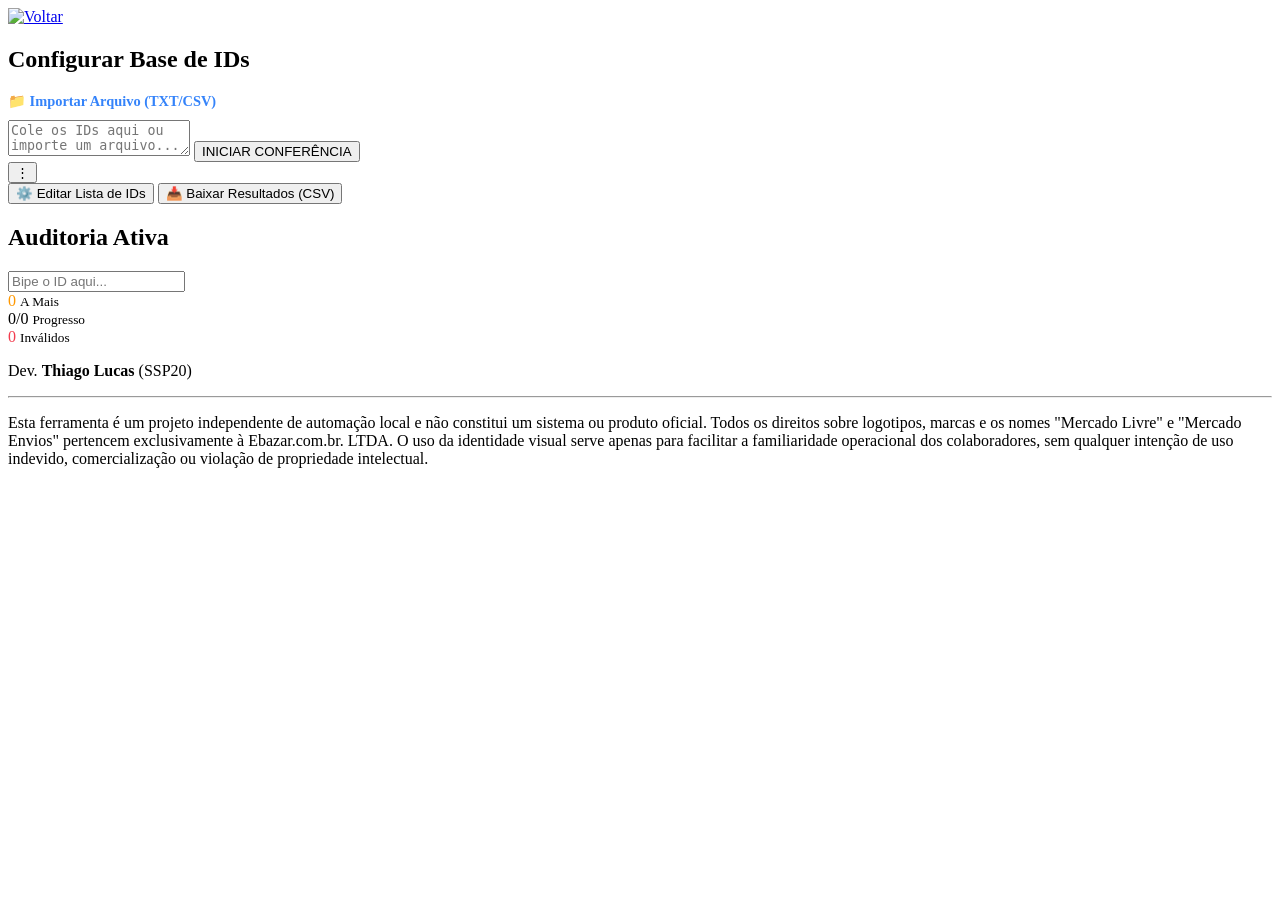
==== auditoria.html @ 7fe50e62 "disclaimer corrigido" ====
<!DOCTYPE html>
<html lang="pt-BR">
<head>
    <meta charset="UTF-8">
    <meta name="viewport" content="width=device-width, initial-scale=1.0">
    <title>Auditoria Offline - MELI</title>
    <link rel="stylesheet" href="style.css">
    <link rel="icon" href="https://http2.mlstatic.com/frontend-assets/ui-navigation/5.19.5/mercadolibre/favicon.svg" type="image/svg+xml">
</head>
<body>
    <header class="kraken-nav-header">
        <div class="header-content">
            <div class="logo-container">
                <a href="index.html" class="logo-link">
                    <img src="https://http2.mlstatic.com/frontend-assets/ui-navigation/5.19.5/mercadolibre/logo__large_plus.png" alt="Voltar" class="logo-img">
                </a>
            </div>
        </div>
    </header>

    <div class="content-wrapper"> 
        <div class="audit-layout">
            <div id="step-config" class="audit-card">
                <h2>Configurar Base de IDs</h2>
                <label style="cursor: pointer; color: #3483fa; font-weight: 600; font-size: 0.9rem; display: block; margin-bottom: 10px;">
                    📁 Importar Arquivo (TXT/CSV)
                    <input type="file" id="fileInput" style="display:none" onchange="lerArquivo(this)">
                </label>
                <textarea id="base-ids" placeholder="Cole os IDs aqui ou importe um arquivo..."></textarea>
                <button class="btn-primary" onclick="iniciarAuditoria()">INICIAR CONFERÊNCIA</button>
            </div>

            <div id="step-audit" class="hidden">
                <div class="audit-card">
                    <div class="menu-options">
                        <button class="dots-btn" onclick="toggleMenu(event)">⋮</button>
                        <div id="dropdown" class="options-dropdown">
                            <button onclick="voltarParaConfig()">⚙️ Editar Lista de IDs</button>
                            <button onclick="exportarCSV()">📥 Baixar Resultados (CSV)</button>
                        </div>
                    </div>

                    <h2>Auditoria Ativa</h2>
                    
                    <div class="scan-container">
                        <input type="text" id="scanInput" placeholder="Bipe o ID aqui..." autocomplete="off">
                    </div>

                    <div class="bip-list" id="visualList"></div>

                    <div class="res-summary">
                        <div class="res-column">
                            <span class="res-num" id="countAMais" style="color: #ff9800;">0</span>
                            <small>A Mais</small>
                        </div>
                        
                        <div class="res-column main-progress">
                            <span id="progresso-concluido">0/0</span>
                            <small>Progresso</small>
                        </div>
                        
                        <div class="res-column">
                            <span class="res-num" id="countInvalidos" style="color: #f23d4f;">0</span>
                            <small>Inválidos</small>
                        </div>
                    </div>
                </div>
            </div>
        </div>
    </div>

    <footer class="main-footer">
        <div class="footer-legal">
            <p>Dev. <strong>Thiago Lucas</strong> (SSP20)</p>
            <hr>
            <p class="disclaimer">
                Esta ferramenta é um projeto independente de automação local e não constitui um sistema ou produto oficial. Todos os direitos sobre logotipos, marcas e os nomes "Mercado Livre" e "Mercado Envios" pertencem exclusivamente à Ebazar.com.br. LTDA. O uso da identidade visual serve apenas para facilitar a familiaridade operacional dos colaboradores, sem qualquer intenção de uso indevido, comercialização ou violação de propriedade intelectual.
            </p>
        </div>
    </footer>

    <script src="script.js"></script>
</body>
</html>
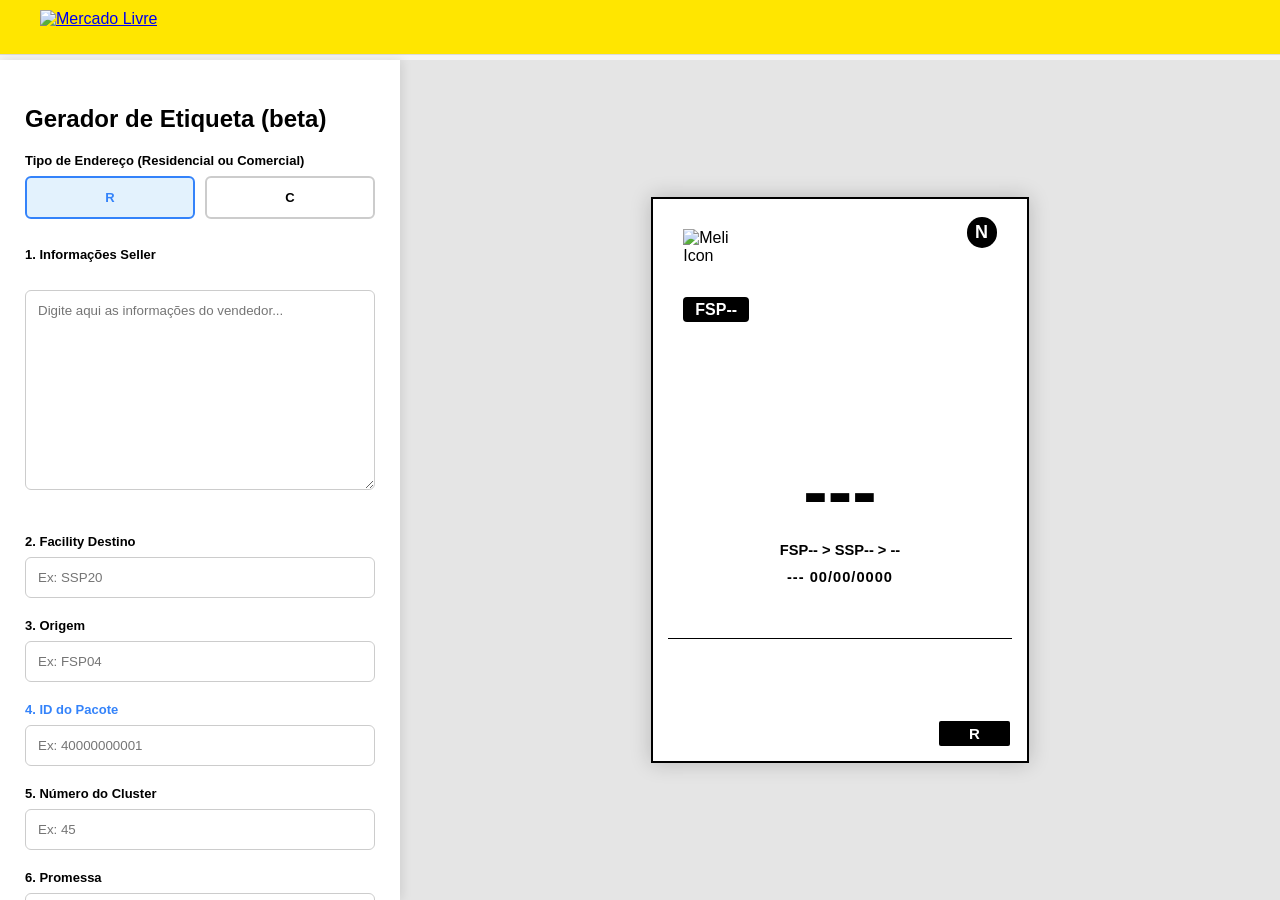
==== commit 3a22ffe4: "implementa calendario, circulo da rota e ajustes de layout" ====
--- a/auditoria.html
+++ b/auditoria.html
@@ -3,82 +3,118 @@
 <head>
     <meta charset="UTF-8">
     <meta name="viewport" content="width=device-width, initial-scale=1.0">
-    <title>Auditoria Offline - MELI</title>
+    <title>Gerador de Etiqueta Master - Meli</title>
+    <link rel="icon" type="image/svg+xml" href="https://http2.mlstatic.com/frontend-assets/ui-navigation/5.19.5/mercadolibre/favicon.svg">
+    
     <link rel="stylesheet" href="style.css">
-    <link rel="icon" href="https://http2.mlstatic.com/frontend-assets/ui-navigation/5.19.5/mercadolibre/favicon.svg" type="image/svg+xml">
+    <link rel="stylesheet" href="etqmaster.css">
+    
+    <script src="libs/JsBarcode.all.min.js"></script>
+    <script src="libs/qrcode.min.js"></script>
+    <script src="etqmaster.js" defer></script>
 </head>
 <body>
     <header class="kraken-nav-header">
         <div class="header-content">
             <div class="logo-container">
-                <a href="index.html" class="logo-link">
-                    <img src="https://http2.mlstatic.com/frontend-assets/ui-navigation/5.19.5/mercadolibre/logo__large_plus.png" alt="Voltar" class="logo-img">
+                <a href="index.html">
+                    <img src="https://http2.mlstatic.com/frontend-assets/ui-navigation/5.19.5/mercadolibre/logo__large_plus.png" class="logo-img" alt="Mercado Livre">
                 </a>
             </div>
         </div>
     </header>
 
-    <div class="content-wrapper"> 
-        <div class="audit-layout">
-            <div id="step-config" class="audit-card">
-                <h2>Configurar Base de IDs</h2>
-                <label style="cursor: pointer; color: #3483fa; font-weight: 600; font-size: 0.9rem; display: block; margin-bottom: 10px;">
-                    📁 Importar Arquivo (TXT/CSV)
-                    <input type="file" id="fileInput" style="display:none" onchange="lerArquivo(this)">
-                </label>
-                <textarea id="base-ids" placeholder="Cole os IDs aqui ou importe um arquivo..."></textarea>
-                <button class="btn-primary" onclick="iniciarAuditoria()">INICIAR CONFERÊNCIA</button>
+    <div class="master-container">
+        <div class="input-panel">
+            <h2>Gerador de Etiqueta (beta)</h2>
+
+            <div class="input-group">
+                <label>Tipo de Endereço (Residencial ou Comercial)</label>
+                <div class="address-type-selector">
+                    <input type="radio" id="type-residential" name="address-type" value="R" checked onchange="updateLabel()">
+                    <label for="type-residential" class="selector-btn residencial">R</label>
+                    
+                    <input type="radio" id="type-commercial" name="address-type" value="C" onchange="updateLabel()">
+                    <label for="type-commercial" class="selector-btn comercial">C</label>
+                </div>
             </div>
 
-            <div id="step-audit" class="hidden">
-                <div class="audit-card">
-                    <div class="menu-options">
-                        <button class="dots-btn" onclick="toggleMenu(event)">⋮</button>
-                        <div id="dropdown" class="options-dropdown">
-                            <button onclick="voltarParaConfig()">⚙️ Editar Lista de IDs</button>
-                            <button onclick="exportarCSV()">📥 Baixar Resultados (CSV)</button>
-                        </div>
-                    </div>
+            <div class="input-group">
+                <label>1. Informações Seller</label>
+                <textarea id="in-header-free" rows="4" placeholder="Digite aqui as informações do vendedor..." oninput="updateLabel()"></textarea>
+            </div>
+            
+            <div class="input-group">
+                <label>2. Facility Destino</label>
+                <input type="text" id="in-ssp" placeholder="Ex: SSP20" oninput="updateLabel()">
+            </div>
 
-                    <h2>Auditoria Ativa</h2>
+            <div class="input-group">
+                <label>3. Origem</label>
+                <input type="text" id="in-fsp" placeholder="Ex: FSP04" oninput="updateLabel()">
+            </div>
+            
+            <div class="input-group">
+                <label style="color: #3483fa; font-weight: bold;">4. ID do Pacote</label>
+                <input type="text" id="in-id" placeholder="Ex: 40000000001" oninput="updateLabel()">
+            </div>
+
+            <div class="input-group">
+                <label>5. Número do Cluster</label>
+                <input type="text" id="in-cluster" placeholder="Ex: 45" oninput="updateLabel()">
+            </div>
+
+            <div class="input-group">
+                <label>6. Promessa</label>
+                <input type="date" id="in-date" onchange="updateLabel()">
+            </div>
+
+            <div class="input-group">
+                <label>7. Informações Buyer</label>
+                <textarea id="in-recipient-free" rows="4" placeholder="Cole ou digite aqui as informações do comprador..." oninput="updateLabel()"></textarea>
+            </div>
+
+            <div class="button-group">
+                <button class="btn-primary" onclick="window.print()" style="width: 100%; padding: 18px; font-weight: bold; font-size: 16px; cursor: pointer; border-radius: 8px; background-color: #3483fa; color: white; border: none;">
+                    IMPRIMIR ETIQUETA
+                </button>
+            </div>
+            <div style="height: 50px;"></div>
+        </div>
+
+        <div class="label-view-area">
+            <div class="label-preview" id="printable-label">
+                
+                <div class="header-label-container">
+                    <img src="https://http2.mlstatic.com/frontend-assets/ui-navigation/5.19.5/mercadolibre/favicon.svg" class="mini-logo-hand" alt="Meli Icon">
+                    <div class="label-free-zone" id="out-header-free"></div>
+                    <div class="route-circle">N</div>
+                </div>
+
+                <div class="barcode-section">
+                    <div class="origin-badge" id="out-fsp">FSP--</div>
                     
-                    <div class="scan-container">
-                        <input type="text" id="scanInput" placeholder="Bipe o ID aqui..." autocomplete="off">
-                    </div>
+                    <svg id="barcode"></svg>
+                    
+                    <div class="barcode-text-container" id="barcode-text-manual"></div>
+                    
+                    <div class="facility-display" id="out-ssp">---</div>
 
-                    <div class="bip-list" id="visualList"></div>
+                    <div class="cluster-row" id="out-cluster-combined">FSP-- > SSP-- > --</div>
 
-                    <div class="res-summary">
-                        <div class="res-column">
-                            <span class="res-num" id="countAMais" style="color: #ff9800;">0</span>
-                            <small>A Mais</small>
-                        </div>
-                        
-                        <div class="res-column main-progress">
-                            <span id="progresso-concluido">0/0</span>
-                            <small>Progresso</small>
-                        </div>
-                        
-                        <div class="res-column">
-                            <span class="res-num" id="countInvalidos" style="color: #f23d4f;">0</span>
-                            <small>Inválidos</small>
-                        </div>
+                    <div class="delivery-date-row" id="out-date">--- 00/00/0000</div>
+                </div>
+                    <div class="footer-separator"></div>
+                <div class="footer-area">
+                    <div class="recipient-zone" id="out-recipient-free"></div>
+                    <div class="qr-zone">
+                        <div id="qrcode"></div>
+                        <div class="address-type-indicator" id="out-address-type">R</div>
                     </div>
                 </div>
-            </div>
-        </div>
-    </div>
 
-    <footer class="main-footer">
-        <div class="footer-legal">
-            <p>Dev. <strong>Thiago Lucas</strong> (SSP20)</p>
-            <hr>
-            <p class="disclaimer">
-                Esta ferramenta é um projeto independente de automação local e não constitui um sistema ou produto oficial. Todos os direitos sobre logotipos, marcas e os nomes "Mercado Livre" e "Mercado Envios" pertencem exclusivamente à Ebazar.com.br. LTDA. O uso da identidade visual serve apenas para facilitar a familiaridade operacional dos colaboradores, sem qualquer intenção de uso indevido, comercialização ou violação de propriedade intelectual.
-            </p>
-        </div>
-    </footer>
-
-    <script src="script.js"></script>
+            </div> 
+        </div> 
+    </div> 
 </body>
 </html>
--- a/style.css
+++ b/style.css
@@ -0,0 +1,153 @@
+html, body { height: 100%; margin: 0; padding: 0; overflow: hidden; }
+
+body {
+    margin: 0; padding: 0;
+    background-color: #ededed;
+    font-family: "Proxima Nova", -apple-system, sans-serif;
+    display: flex; flex-direction: column;
+}
+
+.content-wrapper { flex: 1 0 auto; position: relative; }
+.hidden { display: none !important; }
+
+
+.kraken-nav-header {
+    background-color: #ffe600;
+    height: 54px;
+    display: flex; align-items: center;
+    padding: 0 20px;
+    box-shadow: 0 1px 0 0 rgba(0,0,0,.1);
+    position: fixed; top: 0; width: 100%;
+    z-index: 1001; box-sizing: border-box;
+}
+
+.header-content {
+    display: flex;
+    justify-content: flex-start; /* Move o conteúdo para a esquerda */
+    align-items: center;
+    padding-left: 20px;         /* Dá um respiro da borda da tela */
+    width: 100%;
+}
+
+.logo-container {
+    margin: 0;                   /* Remove margens que podem estar centralizando */
+}
+
+.logo-img {
+    height: 35px;                /* Mantém o tamanho que você já definiu */
+    display: block;
+}
+
+/* --- KEBAB MENU (HEADER) --- */
+.menu-options {
+    position: absolute; right: 0; top: 50%;
+    transform: translateY(-50%); z-index: 1002;
+}
+
+.dots-btn {
+    background: none;     
+    border: none;           
+    font-size: 24px;        
+    cursor: pointer;
+    color: #333;            
+    padding: 5px 10px;
+    outline: none;          
+    align-items: center;
+    justify-content: center;
+    transition: opacity 0.2s;
+}
+
+.dots-btn:hover {
+    opacity: 0.7;           
+    background: none;       /
+}
+
+.options-dropdown {
+    position: absolute; right: 0; top: 40px; background: white;
+    box-shadow: 0 4px 15px rgba(0,0,0,0.15); border-radius: 8px;
+    width: 200px; display: none; border: 1px solid #eee;
+}
+.options-dropdown.show { display: block; }
+.options-dropdown button {
+    width: 100%; padding: 12px; border: none; background: none;
+    text-align: left; cursor: pointer; color: #333; font-size: 14px;
+}
+
+
+.audit-layout { padding: 20px; max-width: 800px; margin: 100px auto 0; }
+.audit-card { background: #fff; padding: 32px; border-radius: 8px; box-shadow: 0 2px 15px rgba(0,0,0,0.1); }
+textarea { width: 100%; min-height: 200px; border: 1px solid #ddd; border-radius: 6px; padding: 15px; margin: 20px 0; box-sizing: border-box; font-family: monospace; }
+.btn-primary { width: 100%; padding: 16px; background: #3483fa; color: white; border: none; border-radius: 6px; font-weight: 600; cursor: pointer; font-size: 16px; }
+
+#status-screen {
+    position: fixed; top: 54px; left: 0; right: 0; bottom: 0;
+    display: flex; flex-direction: column; align-items: center; justify-content: center;
+    transition: background 0.3s ease; z-index: 500;
+}
+.status-screen-default { background-color: #ffe600; color: #333; }
+.status-ok { background-color: #00a650; color: white !important; }
+.status-warning { background-color: #ff9800; color: white !important; }
+.status-error { background-color: #f23d4f; color: white !important; }
+
+.feedback-container { text-align: center; margin-bottom: 120px; display: flex; flex-direction: column; align-items: center; }
+#feedback-icon { width: 120px; height: 120px; margin-bottom: 20px; }
+#feedback-icon img { max-width: 100%; max-height: 100%; object-fit: contain; }
+#feedback-title { font-size: 42px; font-weight: bold; margin: 0; }
+#feedback-msg { font-size: 22px; opacity: 0.9; margin-top: 10px; }
+.invisible-input { position: absolute; opacity: 0; pointer-events: none; }
+
+
+.bottom-drawer {
+    position: fixed; bottom: 0; left: 0; right: 0;
+    background: white; border-radius: 20px 20px 0 0;
+    box-shadow: 0 -5px 15px rgba(0,0,0,0.1);
+    transition: transform 0.4s cubic-bezier(0.4, 0, 0.2, 1);
+
+    transform: translateY(calc(100% - 145px)); 
+    
+    z-index: 1000;
+    display: flex; flex-direction: column;
+    height: 80vh;
+}
+
+.bottom-drawer.open { transform: translateY(0); }
+
+.drawer-handle { width: 40px; height: 4px; background: #ddd; border-radius: 2px; margin: 10px auto 5px; cursor: pointer; }
+
+
+.drawer-summary { text-align: center; padding: 5px 0; cursor: pointer; flex-shrink: 0; order: 1; }
+.drawer-summary p { margin: 0; font-size: 15px; color: #333; font-weight: 500; }
+#progresso-concluido { font-size: 18px; font-weight: bold; }
+
+
+.drawer-footer { padding: 10px 20px 15px; background: white; flex-shrink: 0; order: 2; }
+
+.drawer-content { 
+    flex: 1; overflow-y: auto; padding: 0 20px;
+    display: none; order: 3;
+}
+
+.bottom-drawer.open .drawer-content { display: block; order: 2; }
+.bottom-drawer.open .drawer-footer { order: 3; border-top: 1px solid #eee; }
+
+.bip-item { display: flex; align-items: center; gap: 15px; padding: 15px 0; border-bottom: 1px solid #f5f5f5; }
+.status-dot { width: 22px; height: 22px; border-radius: 50%; display: grid; place-items: center; font-weight: bold; font-size: 11px; color: white; flex-shrink: 0; }
+
+
+.main-footer {
+    flex-shrink: 0;
+    width: 100%;
+    padding: 30px 20px;
+    background-color: #fff;
+    border-top: 1px solid #e6e6e6;
+    text-align: center;
+    box-sizing: border-box;
+}
+.footer-legal {
+    max-width: 800px;
+    margin: 0 auto;
+    color: #666;
+    font-size: 13px;
+}
+ .footer-legal hr { border: 0; border-top: 1px solid #eee; margin: 15px auto; width: 50px; }
+ .disclaimer { font-size: 11px; color: #999; text-align: justify; }
--- a/etqmaster.css
+++ b/etqmaster.css
@@ -0,0 +1,307 @@
+html, body {
+    height: 100%;
+    margin: 0;
+    padding: 0;
+    background-color: #f4f4f4;
+    font-family: Arial, sans-serif;
+    overflow: hidden;
+}
+
+.master-container {
+    display: flex;
+    height: calc(100vh - 60px);
+    margin-top: 60px;
+}
+
+.input-panel {
+    flex: 0 0 400px;
+    background: white;
+    padding: 25px;
+    box-shadow: 2px 0 10px rgba(0,0,0,0.1);
+    overflow-y: auto; 
+    height: 100%;
+    box-sizing: border-box;
+    z-index: 10;
+}
+
+.label-view-area {
+    flex: 1;
+    display: flex;
+    justify-content: center;
+    align-items: center; 
+    background-color: #e5e5e5;
+    height: 100%;
+    overflow: hidden;
+}
+
+.label-preview {
+    width: 100mm;
+    height: 150mm;
+    background: white;
+    padding: 8mm;
+    box-sizing: border-box;
+    display: flex;
+    flex-direction: column;
+    position: relative;
+    flex-shrink: 0;
+    color: black;
+    box-shadow: 0 0 20px rgba(0,0,0,0.2);
+    border: 2px solid black;
+    overflow: hidden !important;
+}
+
+.header-label-container {
+    display: flex;
+    align-items: flex-start;
+    gap: 10px;
+    width: 100%;
+}
+
+.mini-logo-hand {
+    width: 12mm;
+    height: 12mm;
+    object-fit: contain;
+}
+
+.label-free-zone {
+    flex: 1;
+    font-size: 12px;
+    line-height: 1;
+    white-space: pre-wrap;
+    font-weight: 600;
+}
+
+.route-circle {
+    position: absolute;
+    top: 5mm;
+    right: 8mm;
+    width: 8mm;
+    height: 8mm;
+    background-color: black;
+    color: white;
+    border-radius: 50%;
+    display: flex;
+    align-items: center;
+    justify-content: center;
+    font-size: 18px;
+    font-weight: 900;
+    z-index: 10;
+}
+
+.origin-badge {
+    background-color: black;
+    color: white;
+    display: inline-block;
+    padding: 3px 12px;
+    font-size: 16px;
+    font-weight: 600;
+    border-radius: 4px;
+    line-height: 1.2;
+    text-transform: uppercase;
+    align-self: flex-start; 
+}
+
+.barcode-section {
+    position: absolute;
+    top: 26mm;
+    left: 8mm;
+    right: 8mm;
+    text-align: center;
+    display: flex;
+    flex-direction: column;
+    align-items: center;
+}
+
+#barcode {
+    width: 100%;
+    height: 100px;
+    margin-top: 3mm;
+}
+
+.facility-display {
+    font-size: 55pt;
+    font-weight: 600;
+    text-transform: uppercase;
+    margin-top: 17px;
+}
+
+.footer-area {
+    position: absolute;
+    bottom: 4mm;
+    left: 4mm;
+    right: 4mm;
+    height: 35mm;
+    display: flex;
+    align-items: flex-end;
+}
+
+.recipient-zone {
+    flex: 1;
+    font-size: 13px;
+    line-height: 1;
+    padding-right: 5mm;
+    overflow: hidden;
+    display: flex;
+    flex-direction: column;
+    justify-content: flex-start;
+    padding-top: 5px;   
+    font-weight: 600;
+}
+
+.qr-zone {
+    flex: 0 0 75px;
+    display: flex;
+    flex-direction: column;
+    align-items: center;
+    gap: 5px;
+}
+
+#qrcode img {
+    width: 70px !important;
+    height: 70px !important;
+}
+
+.address-type-indicator {
+    width: 95%;
+    height: 25px;
+    background-color: black;
+    color: white;
+    display: flex;
+    align-items: center;
+    justify-content: center;
+    font-size: 15px;
+    font-weight: 900;
+    border-radius: 2px;
+    margin-top: 2px;
+}
+
+.input-group { margin-bottom: 20px; }
+.input-group label { display: block; margin-bottom: 8px; font-weight: bold; font-size: 13px; }
+
+textarea, input[type="text"], input[type="date"] {
+    width: 100%;
+    padding: 12px;
+    border: 1px solid #ccc;
+    border-radius: 6px;
+    box-sizing: border-box;
+    font-family: Arial, sans-serif;
+}
+
+.address-type-selector {
+    display: flex;
+    gap: 10px;
+    margin-top: 5px;
+}
+
+.address-type-selector input { display: none; }
+
+.selector-btn {
+    flex: 1;
+    text-align: center;
+    padding: 12px;
+    border: 2px solid #ccc; 
+    border-radius: 6px;
+    cursor: pointer;
+    font-weight: bold;
+}
+
+#type-residential:checked + .residencial {
+    border-color: #3483fa;
+    background: #e3f2fd;
+    color: #3483fa;
+}
+
+#type-commercial:checked + .comercial {
+    border-color: #ff9800;
+    background: #fff3e0;
+    color: #e65100;
+}
+
+.delivery-date-row {
+    font-size: 11pt;
+    font-weight: bold;
+    margin-top: 3mm;
+    text-align: center;
+    text-transform: uppercase;
+    letter-spacing: 1px;
+}
+
+@media print {
+    body, html { 
+        overflow: visible !important; 
+        background: white; 
+        -webkit-print-color-adjust: exact;
+        print-color-adjust: exact;
+    }
+
+    .kraken-nav-header, .input-panel { 
+        display: none !important; 
+    }
+
+    .label-view-area { 
+        background: none; 
+        display: block !important; 
+        padding: 0; 
+        overflow: visible !important;
+    }
+
+    .label-preview {
+        position: relative;
+        margin: 0;
+        box-shadow: none;
+        border: 2px solid black !important;
+        overflow: hidden !important; 
+        display: block !important;
+    }
+
+    .footer-separator {
+        display: block !important;
+        border-top: 1pt solid black !important;
+    }
+
+    .route-circle {
+        background-color: black !important;
+        color: white !important;
+    }
+}
+
+.cluster-row {
+    font-size: 11pt;
+    margin-top: 2mm;
+    font-weight: 600;
+    text-align: center;
+    text-transform: uppercase;
+}
+
+.cluster-number-bold {
+    font-weight: 900;
+    font-size: 15pt;
+}
+
+.barcode-text-container {
+    width: 100%;
+    text-align: center;
+    font-size: 16px;
+    font-family: Arial, sans-serif;
+    color: black;
+    position: absolute;
+    top: calc(100% - 169px);
+    left: 0;
+    z-index: 5;
+}
+
+.id-last-five-highlight {
+    font-weight: 800;
+    font-size: 18px;
+    font-family: Arial, sans-serif;
+}
+
+.footer-separator {
+    position: absolute;
+    bottom: calc(4mm + 27mm + 5px);
+    left: 4mm;
+    right: 4mm;
+    height: 1px;
+    background-color: black;
+    z-index: 1;
+}
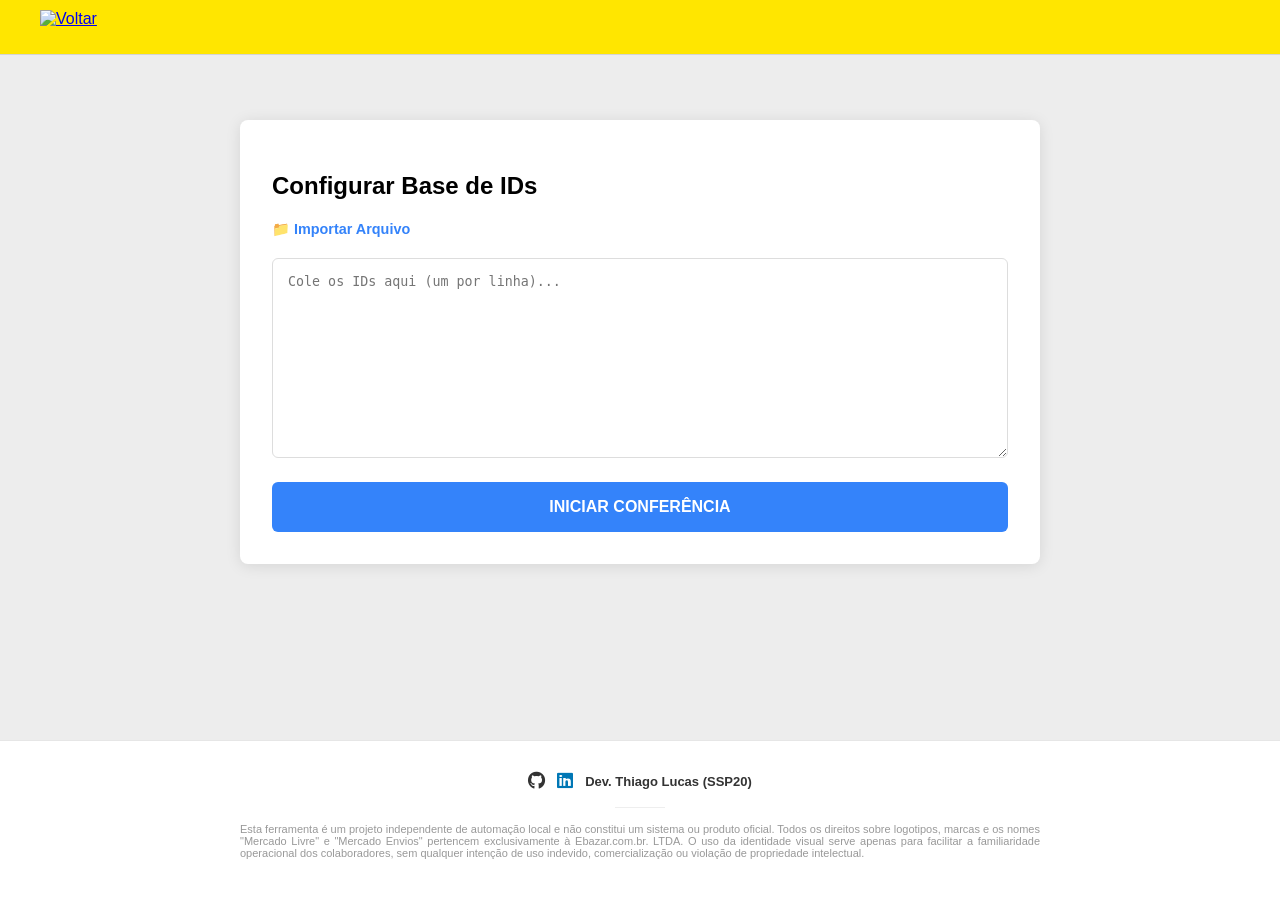
==== commit 6f6f8365: "general logical and visual improvements" ====
--- a/auditoria.html
+++ b/auditoria.html
@@ -3,118 +3,92 @@
 <head>
     <meta charset="UTF-8">
     <meta name="viewport" content="width=device-width, initial-scale=1.0">
-    <title>Gerador de Etiqueta Master - Meli</title>
-    <link rel="icon" type="image/svg+xml" href="https://http2.mlstatic.com/frontend-assets/ui-navigation/5.19.5/mercadolibre/favicon.svg">
-    
+    <title>Auditoria Offline - MELI</title>
     <link rel="stylesheet" href="style.css">
-    <link rel="stylesheet" href="etqmaster.css">
-    
-    <script src="libs/JsBarcode.all.min.js"></script>
-    <script src="libs/qrcode.min.js"></script>
-    <script src="etqmaster.js" defer></script>
+    <link rel="stylesheet" href="https://cdnjs.cloudflare.com/ajax/libs/font-awesome/6.0.0/css/all.min.css">
+    <link rel="icon" href="https://http2.mlstatic.com/frontend-assets/ui-navigation/5.19.5/mercadolibre/favicon.svg" type="image/svg+xml">
 </head>
 <body>
     <header class="kraken-nav-header">
         <div class="header-content">
             <div class="logo-container">
-                <a href="index.html">
-                    <img src="https://http2.mlstatic.com/frontend-assets/ui-navigation/5.19.5/mercadolibre/logo__large_plus.png" class="logo-img" alt="Mercado Livre">
+                <a href="index.html" class="logo-link">
+                    <img src="https://http2.mlstatic.com/frontend-assets/ui-navigation/5.19.5/mercadolibre/logo__large_plus.png" alt="Voltar" class="logo-img">
                 </a>
+            </div>
+            
+            <div id="header-menu" class="menu-options hidden">
+                <button class="dots-btn" onclick="toggleMenu(event)">⋮</button>
+                <div id="dropdown" class="options-dropdown">
+                    <button onclick="voltarParaConfig()">⚙️ Editar Base</button>
+                </div>
             </div>
         </div>
     </header>
 
-    <div class="master-container">
-        <div class="input-panel">
-            <h2>Gerador de Etiqueta (beta)</h2>
+    <div class="content-wrapper"> 
+        <div class="audit-layout">
+            <div id="step-config" class="audit-card">
+                <h2>Configurar Base de IDs</h2>
+                <label style="cursor: pointer; color: #3483fa; font-weight: 600; font-size: 0.9rem;">
+                    📁 Importar Arquivo
+                    <input type="file" id="fileInput" style="display:none" onchange="lerArquivo(this)">
+                </label>
+                <textarea id="base-ids" placeholder="Cole os IDs aqui (um por linha)..."></textarea>
+                <button class="btn-primary" onclick="iniciarAuditoria()">INICIAR CONFERÊNCIA</button>
+            </div>
 
-            <div class="input-group">
-                <label>Tipo de Endereço (Residencial ou Comercial)</label>
-                <div class="address-type-selector">
-                    <input type="radio" id="type-residential" name="address-type" value="R" checked onchange="updateLabel()">
-                    <label for="type-residential" class="selector-btn residencial">R</label>
+            <div id="step-audit" class="hidden">
+                <div id="status-screen" class="status-screen-default">
                     
-                    <input type="radio" id="type-commercial" name="address-type" value="C" onchange="updateLabel()">
-                    <label for="type-commercial" class="selector-btn comercial">C</label>
+                    <div class="feedback-container">
+                        <div id="feedback-icon">
+                            <img src="icons/audit-package-icon.svg" alt="Pacote">
+                        </div>
+                        <h1 id="feedback-title">Escaneie o código</h1>
+                        <p id="feedback-msg">Aguardando bipagem...</p>
+                    </div>
+
+                    <input type="text" id="scanInput" class="invisible-input" autofocus autocomplete="off">
+
+                    <div class="bottom-drawer" id="drawer">
+                        <div class="drawer-handle" onclick="toggleDrawer()"></div>
+                        
+                        <div class="drawer-summary" onclick="toggleDrawer()">
+                            <p><span id="progresso-concluido">0/0</span>pacotes no carrinho</p>
+                        </div>
+                        
+                        <div class="drawer-content">
+                            <div id="visualList"></div>
+                        </div>
+
+                        <div class="drawer-footer">
+                            <button class="btn-primary" onclick="exportarCSV()">TERMINAR DE ESCANEAR</button>
+                        </div>
+                    </div>
                 </div>
             </div>
+        </div>
+    </div>
 
-            <div class="input-group">
-                <label>1. Informações Seller</label>
-                <textarea id="in-header-free" rows="4" placeholder="Digite aqui as informações do vendedor..." oninput="updateLabel()"></textarea>
+    <footer class="main-footer">
+        <div class="footer-legal">
+            <div class="dev-social-links">
+                <a href="https://github.com/thluq" target="_blank" title="GitHub"><i class="fab fa-github"></i></a>
+                <a href="https://www.linkedin.com/in/thiago-lucas-76b293208/" target="_blank" title="LinkedIn"><i class="fab fa-linkedin"></i></a>
+                <p>Dev. <strong>Thiago Lucas</strong> (SSP20)</p>
             </div>
             
-            <div class="input-group">
-                <label>2. Facility Destino</label>
-                <input type="text" id="in-ssp" placeholder="Ex: SSP20" oninput="updateLabel()">
-            </div>
+            <hr>
+            
+            <p class="disclaimer">
+                Esta ferramenta é um projeto independente de automação local e não constitui um sistema ou produto oficial. 
+                Todos os direitos sobre logotipos, marcas e os nomes "Mercado Livre" e "Mercado Envios" pertencem exclusivamente à Ebazar.com.br. LTDA. 
+                O uso da identidade visual serve apenas para facilitar a familiaridade operacional dos colaboradores, sem qualquer intenção de uso indevido, comercialização ou violação de propriedade intelectual.
+            </p>
+        </div>
+    </footer>
 
-            <div class="input-group">
-                <label>3. Origem</label>
-                <input type="text" id="in-fsp" placeholder="Ex: FSP04" oninput="updateLabel()">
-            </div>
-            
-            <div class="input-group">
-                <label style="color: #3483fa; font-weight: bold;">4. ID do Pacote</label>
-                <input type="text" id="in-id" placeholder="Ex: 40000000001" oninput="updateLabel()">
-            </div>
-
-            <div class="input-group">
-                <label>5. Número do Cluster</label>
-                <input type="text" id="in-cluster" placeholder="Ex: 45" oninput="updateLabel()">
-            </div>
-
-            <div class="input-group">
-                <label>6. Promessa</label>
-                <input type="date" id="in-date" onchange="updateLabel()">
-            </div>
-
-            <div class="input-group">
-                <label>7. Informações Buyer</label>
-                <textarea id="in-recipient-free" rows="4" placeholder="Cole ou digite aqui as informações do comprador..." oninput="updateLabel()"></textarea>
-            </div>
-
-            <div class="button-group">
-                <button class="btn-primary" onclick="window.print()" style="width: 100%; padding: 18px; font-weight: bold; font-size: 16px; cursor: pointer; border-radius: 8px; background-color: #3483fa; color: white; border: none;">
-                    IMPRIMIR ETIQUETA
-                </button>
-            </div>
-            <div style="height: 50px;"></div>
-        </div>
-
-        <div class="label-view-area">
-            <div class="label-preview" id="printable-label">
-                
-                <div class="header-label-container">
-                    <img src="https://http2.mlstatic.com/frontend-assets/ui-navigation/5.19.5/mercadolibre/favicon.svg" class="mini-logo-hand" alt="Meli Icon">
-                    <div class="label-free-zone" id="out-header-free"></div>
-                    <div class="route-circle">N</div>
-                </div>
-
-                <div class="barcode-section">
-                    <div class="origin-badge" id="out-fsp">FSP--</div>
-                    
-                    <svg id="barcode"></svg>
-                    
-                    <div class="barcode-text-container" id="barcode-text-manual"></div>
-                    
-                    <div class="facility-display" id="out-ssp">---</div>
-
-                    <div class="cluster-row" id="out-cluster-combined">FSP-- > SSP-- > --</div>
-
-                    <div class="delivery-date-row" id="out-date">--- 00/00/0000</div>
-                </div>
-                    <div class="footer-separator"></div>
-                <div class="footer-area">
-                    <div class="recipient-zone" id="out-recipient-free"></div>
-                    <div class="qr-zone">
-                        <div id="qrcode"></div>
-                        <div class="address-type-indicator" id="out-address-type">R</div>
-                    </div>
-                </div>
-
-            </div> 
-        </div> 
-    </div> 
+    <script src="script.js"></script>
 </body>
 </html>
--- a/style.css
+++ b/style.css
@@ -150,4 +150,11 @@
     font-size: 13px;
 }
  .footer-legal hr { border: 0; border-top: 1px solid #eee; margin: 15px auto; width: 50px; }
- .disclaimer { font-size: 11px; color: #999; text-align: justify; }+ .disclaimer { font-size: 11px; color: #999; text-align: justify; }
+
+   .dev-social-links { display: flex; align-items: center; justify-content: center; gap: 12px; margin-bottom: 10px; }
+        .dev-social-links a { font-size: 18px; text-decoration: none; transition: transform 0.2s; }
+        .fa-github { color: #333; }
+        .fa-linkedin { color: #0077b5; }
+        .dev-social-links a:hover { transform: scale(1.2); }
+        .dev-social-links p { margin: 0; font-weight: 600; color: #333; }
